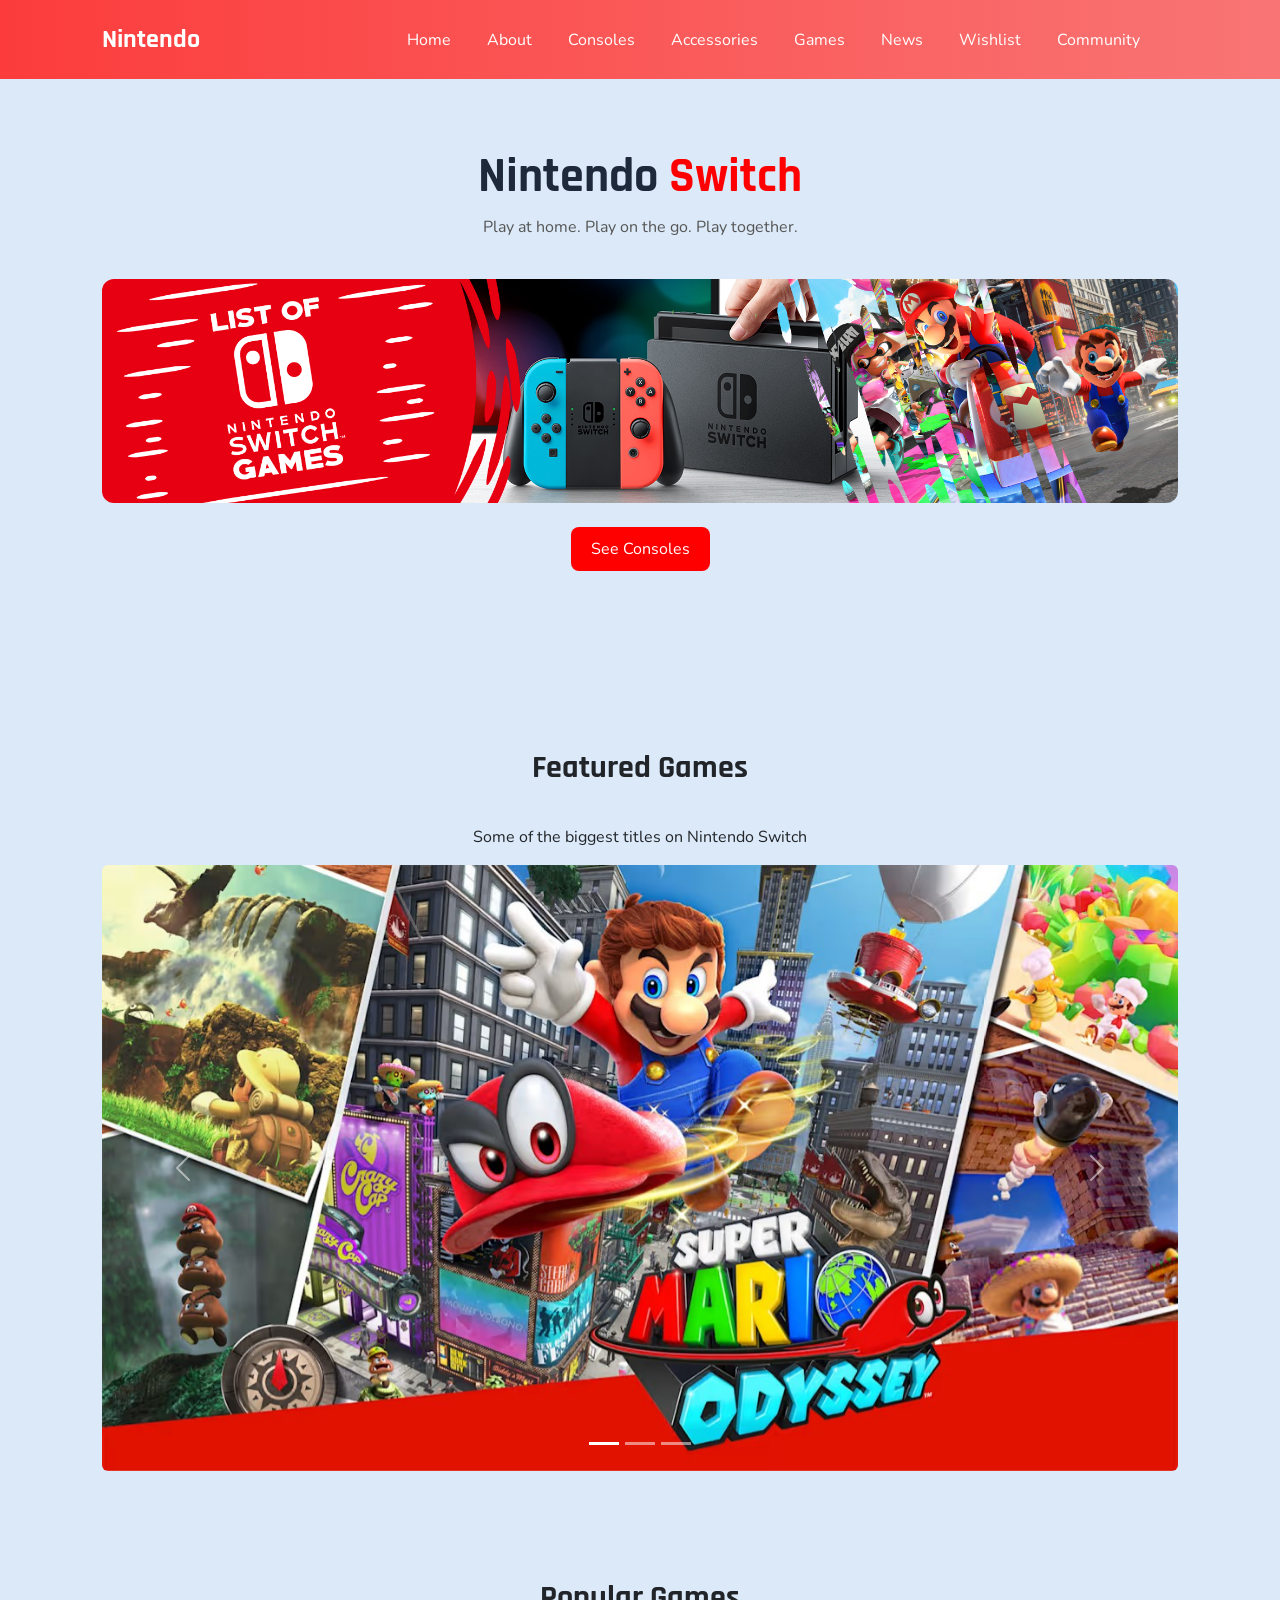
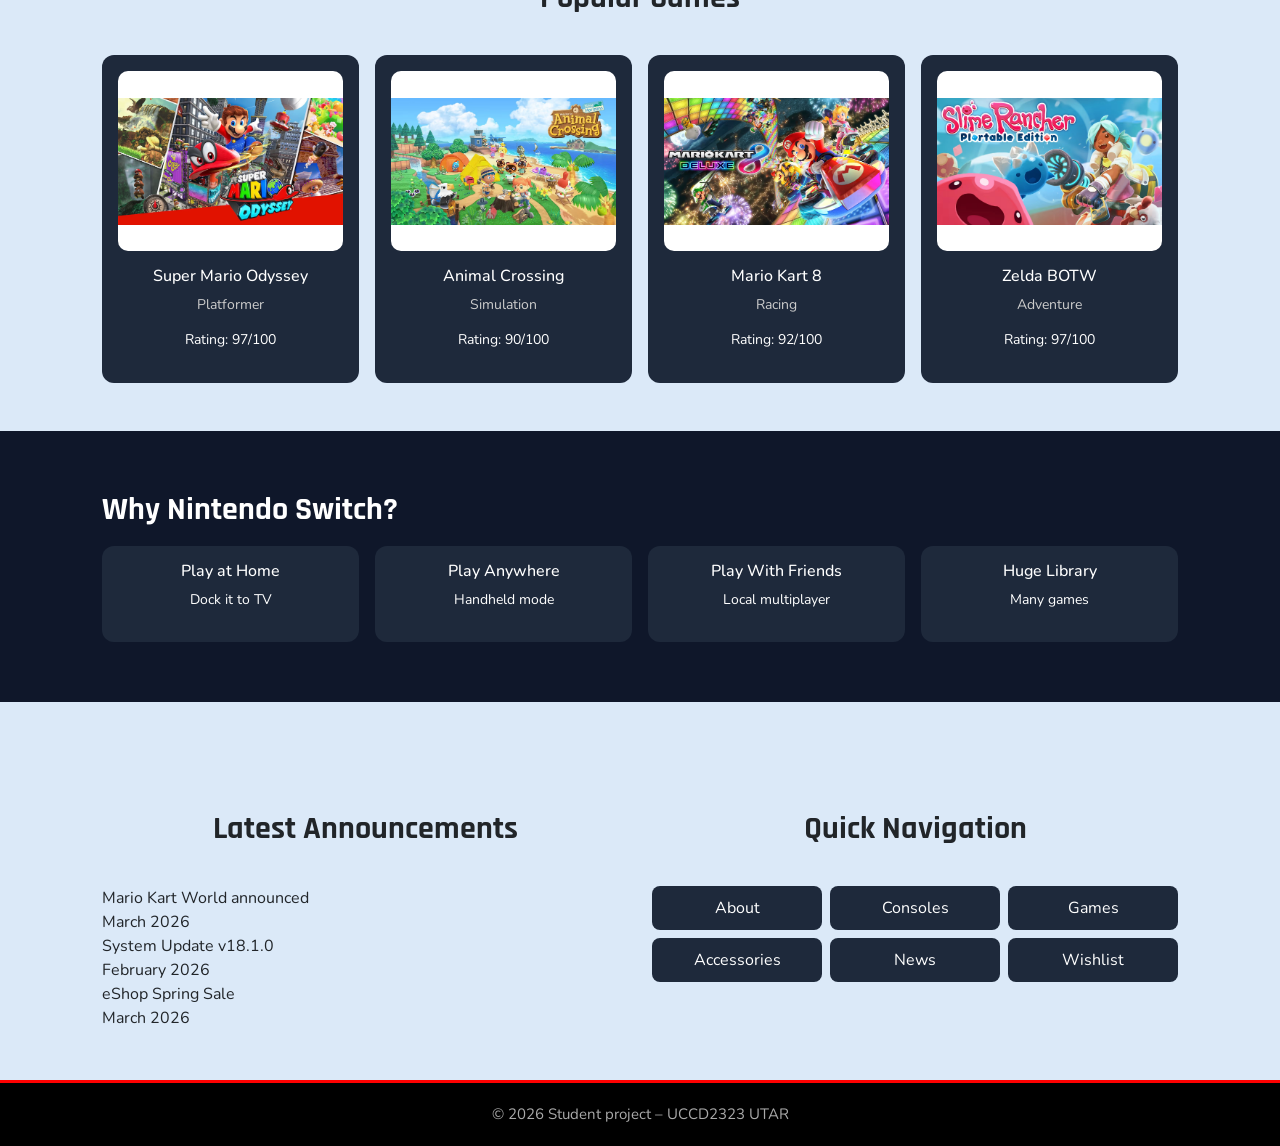
==== index.html @ 1f23a514 "Add initial HTML structure for Nintendo homepage with navigation, hero section, featured games, and " ====
<!DOCTYPE html>
<html lang="en">

<head>
    <meta charset="UTF-8">
    <meta name="viewport" content="width=device-width, initial-scale=1">
    <title>Nintendo | Home</title>
    <link rel="icon" href="images/Nintendo-Logo.png">

    <link href="https://cdn.jsdelivr.net/npm/bootstrap@5.3.0/dist/css/bootstrap.min.css" rel="stylesheet">
    <link
        href="https://fonts.googleapis.com/css2?family=Rajdhani:wght@500;600;700&family=Nunito:wght@400;600;700&display=swap"
        rel="stylesheet">

    <link rel="stylesheet" href="style.css">
</head>

<body>

    <!-- NAVBAR -->
    <nav class="navbar navbar-expand-lg custom-nav">
        <div class="container">
            <a class="navbar-brand" href="index.html">Nintendo</a>

            <button title="Toggle button" class="navbar-toggler" type="button" data-bs-toggle="collapse"
                data-bs-target="#menu">
                <span class="navbar-toggler-icon"></span>
            </button>

            <div class="collapse navbar-collapse justify-content-end" id="menu">
                <ul class="navbar-nav">
                    <li class="nav-item"><a class="nav-link active" href="index.html">Home</a></li>
                    <li class="nav-item"><a class="nav-link" href="about.html">About</a></li>
                    <li class="nav-item"><a class="nav-link" href="console.html">Consoles</a></li>
                    <li class="nav-item"><a class="nav-link" href="accessories.html">Accessories</a></li>
                    <li class="nav-item"><a class="nav-link" href="games.html">Games</a></li>
                    <li class="nav-item"><a class="nav-link" href="news.html">News</a></li>
                    <li class="nav-item"><a class="nav-link" href="wishlist.html">Wishlist</a></li>
                    <li class="nav-item"><a class="nav-link" href="community.html">Community</a></li>
                </ul>
            </div>
        </div>
    </nav>

    <!-- HERO -->
    <div class="hero-section">
        <div class="container">
            <h1>Nintendo <span>Switch</span></h1>
            <p id="welcomeMsg">Play at home. Play on the go. Play together.</p>

            <img src="images/hero-banner.png" alt="Nintendo Switch Banner">

            <a href="console.html" class="btn-red mt-4 d-inline-block">See Consoles</a>
        </div>
    </div>

    <!-- FEATURED GAMES -->
    <div class="container my-5">
        <h2 class="section-header">Featured Games</h2>
        <p class="text-center">Some of the biggest titles on Nintendo Switch</p>

        <div id="gameCarousel" class="carousel slide" data-bs-ride="carousel">
            
            <div class="carousel-indicators">
                <button title="0" type="button" data-bs-target="#gameCarousel" data-bs-slide-to="0" class="active"></button>
                <button title="1" type="button" data-bs-target="#gameCarousel" data-bs-slide-to="1"></button>
                <button title="2" type="button" data-bs-target="#gameCarousel" data-bs-slide-to="2"></button>
            </div>

            <div class="carousel-inner rounded">

                <div class="carousel-item active">
                    <img src="images/adventure2.jpeg" class="d-block w-100" alt="">
                </div>

                <div class="carousel-item">
                    <img src="images/simulation.jpeg" class="d-block w-100" alt="">
                </div>

                <div class="carousel-item">
                    <img src="images/racing.jpeg" class="d-block w-100" alt="">
                </div>

            </div>

            <button title="Previous" class="carousel-control-prev" type="button" data-bs-target="#gameCarousel"
                data-bs-slide="prev">
                <span class="carousel-control-prev-icon"></span>
            </button>

            <button title="Next" class="carousel-control-next" type="button" data-bs-target="#gameCarousel"
                data-bs-slide="next">
                <span class="carousel-control-next-icon"></span>
            </button>
        </div>
    </div>

    <!-- POPULAR GAMES -->
    <div class="container mb-5">
        <h2 class="section-header">Popular Games</h2>

        <div class="row g-3">

            <div class="col-md-3 col-sm-6">
                <div class="card dark-card text-center p-3">
                    <img src="images/adventure2.jpeg" alt="">
                    <div class="card-body">
                        <h6>Super Mario Odyssey</h6>
                        <p class="desc">Platformer</p>
                        <small>Rating: 97/100</small>
                    </div>
                </div>
            </div>

            <div class="col-md-3 col-sm-6">
                <div class="card dark-card text-center p-3">
                    <img src="images/simulation.jpeg" alt="">
                    <div class="card-body">
                        <h6>Animal Crossing</h6>
                        <p class="desc">Simulation</p>
                        <small>Rating: 90/100</small>
                    </div>
                </div>
            </div>

            <div class="col-md-3 col-sm-6">
                <div class="card dark-card text-center p-3">
                    <img src="images/racing.jpeg" alt="">
                    <div class="card-body">
                        <h6>Mario Kart 8</h6>
                        <p class="desc">Racing</p>
                        <small>Rating: 92/100</small>
                    </div>
                </div>
            </div>

            <div class="col-md-3 col-sm-6">
                <div class="card dark-card text-center p-3">
                    <img src="images/adventure1.jpeg" alt="">
                    <div class="card-body">
                        <h6>Zelda BOTW</h6>
                        <p class="desc">Adventure</p>
                        <small>Rating: 97/100</small>
                    </div>
                </div>
            </div>

        </div>
    </div>

    <!-- WHY SECTION -->
    <div class="dark-section">
        <div class="container">
            <h2 class="section-title mb-3">Why Nintendo Switch?</h2>
            <div class="row g-3">

                <div class="col-md-3 col-6">
                    <div class="card dark-card p-3 text-center">
                        <h6>Play at Home</h6>
                        <p class="small">Dock it to TV</p>
                    </div>
                </div>

                <div class="col-md-3 col-6">
                    <div class="card dark-card p-3 text-center">
                        <h6>Play Anywhere</h6>
                        <p class="small">Handheld mode</p>
                    </div>
                </div>

                <div class="col-md-3 col-6">
                    <div class="card dark-card p-3 text-center">
                        <h6>Play With Friends</h6>
                        <p class="small">Local multiplayer</p>
                    </div>
                </div>

                <div class="col-md-3 col-6">
                    <div class="card dark-card p-3 text-center">
                        <h6>Huge Library</h6>
                        <p class="small">Many games</p>
                    </div>
                </div>
            </div>
        </div>
    </div>

    <!-- NEWS + QUICK NAV -->
    <div class="container my-5">
        <div class="row g-4">

            <div class="col-md-6">
                <h2 class="section-header">Latest Announcements</h2>

                <div class="news-item">
                    <div class="news-title">Mario Kart World announced</div>
                    <div class="news-date">March 2026</div>
                </div>

                <div class="news-item">
                    <div class="news-title">System Update v18.1.0</div>
                    <div class="news-date">February 2026</div>
                </div>

                <div class="news-item">
                    <div class="news-title">eShop Spring Sale</div>
                    <div class="news-date">March 2026</div>
                </div>
            </div>

            <div class="col-md-6">
                <h2 class="section-header">Quick Navigation</h2>

                <div class="row g-2 quick-nav">
                    <div class="col-4"><a href="about.html">About</a></div>
                    <div class="col-4"><a href="console.html">Consoles</a></div>
                    <div class="col-4"><a href="games.html">Games</a></div>
                    <div class="col-4"><a href="accessories.html">Accessories</a></div>
                    <div class="col-4"><a href="news.html">News</a></div>
                    <div class="col-4"><a href="wishlist.html">Wishlist</a></div>
                </div>
            </div>

        </div>
    </div>

    <!-- FOOTER -->
    <footer class="footer text-center">
        © 2026 Student project – UCCD2323 UTAR
    </footer>

    <script src="https://cdn.jsdelivr.net/npm/bootstrap@5.3.0/dist/js/bootstrap.bundle.min.js"></script>
    <script src="script.js"></script>

</body>

</html>
---- style.css ----
/* ================= GLOBAL ================= */
body {
    font-family: 'Nunito', sans-serif;
    background-color: #dbe9f8;
    color: #212529;
}

h1, h2, h3, h4, .navbar-brand {
    font-family: 'Rajdhani', sans-serif;
    font-weight: 900;
}

.container {
    max-width: 1100px;
}

/* ================= NAVBAR ================= */
.custom-nav {
    background: linear-gradient(90deg, #fc3c3c, #f97575);
    padding: 15px 30px;
}

.navbar-brand {
    font-family: 'Rajdhani', sans-serif;
    font-size: 26px;
    font-weight: bold;
    color: white !important;
}

.navbar-nav {
    font-size: 16px;
    align-items: center;
    margin-right: 30px;
}

.nav-link {
    color: white !important;
    margin-left: 20px;
}

.nav-link:hover {
    color: yellow !important;
}

.navbar-toggler {
    border: 1px solid white;
}

.navbar-toggler-icon {
    filter: invert(1);
}

/* ================= CARDS ================= */
.card {
    background: #1e293b !important;
    color: white !important;
    border: none;
    border-radius: 12px;
    max-width: 300px;
    margin: auto;
}

.card:hover {
    transform: translateY(-5px);
    transition: 0.3s ease;
    box-shadow: 0 0 15px red;
}

.card:hover img {
    transform: scale(1.05);
    transition: 0.3s;
}

/* Dark card version*/
.dark-card {
    background: #1e293b !important;
    color: white !important;
    border: none;
    height: 100%;
    display: flex;
    flex-direction: column;
}

.dark-card:hover {
    transform: translateY(-5px);
    transition: 0.3s ease;
    box-shadow: 0 0 15px red;
}

.dark-card button {
    margin-top: auto;
}

.dark-card img {
    height: 180px;
    object-fit: contain;
    background: white;
    border-radius: 10px;
}

.dark-card h5 {
    color: #ffffff;
}

.desc {
    color: #ccc;
    font-size: 14px;
    margin: 8px 0 12px;
}

.desc2 {
    color: #888;
    font-size: 14px;
    margin: 8px 0 12px;
}

/* price styling */
.price {
    color: red;
    margin: 10px 0;
}

/* Hidden details text style */
.collapse {
    font-size: 14px;
    color: #ccc;
    transition: none !important;
}

/* Spacing between detail lines */
.collapse p {
    margin-bottom: 5px;
}

/* ================= BUTTONS ================= */
.btn-primary {
    background-color: red !important;
    border: none !important;
}

.btn-primary:hover {
    background-color: darkred;
}

/* ================= SECTION HEADER ================= */
.section-header {
    padding: 60px 0 30px;
    text-align: center;
}

.section-header h2 {
    font-size: 32px;
}

.underline {
    width: 60px;
    height: 3px;
    background: red;
    margin: 10px auto 20px;
    border-radius: 5px;
}

.subtext {
    color: #595959;
    font-size: 16px;
    margin-bottom: 5px;
}

/* ================= HOME PAGE EXTRA ================= */
.hero-section {
    text-align: center;
    padding: 70px 20px;
}

.hero-section h1 {
    font-size: 48px;
    color: #1e293b;
}

.hero-section h1 span {
    color: red;
}

.hero-section p {
    color: #555;
    margin-bottom: 20px;
}

.hero-section img {
    max-width: 100%;
    border-radius: 12px;
    margin-top: 20px;
}

.btn-red {
    background: red;
    color: white;
    padding: 10px 20px;
    border-radius: 8px;
    text-decoration: none;
    transition: 0.3s;
}

.btn-red:hover {
    background: darkred;
    color: white;
}

.dark-section {
    background: #0f172a;
    padding: 60px 0;
    margin: 40px 0;
}

.dark-section .section-title,
.dark-section p {
    color: white;
}

.quick-nav a {
    display: block;
    padding: 10px;
    background: #1e293b;
    color: white;
    text-align: center;
    border-radius: 8px;
    text-decoration: none;
    transition: 0.3s;
}

.quick-nav a:hover {
    background: red;
}

.page-header {
    text-align: center;
    padding: 60px 20px 20px;
}

.page-header h1 {
    font-size: 42px;
    font-family: 'Rajdhani', sans-serif;
    color: #1e293b;
}

.page-header h1 span {
    color: red;
}

.page-header p {
    color: #666;
}

.breadcrumb-bar {
    text-align: center;
    margin-bottom: 30px;
    color: #888;
}

.breadcrumb-bar a {
    color: red;
    text-decoration: none;
}

.gallery-img {
    width: 100%;
    border-radius: 10px;
    object-fit: cover;
}

.timeline {
    position: relative;
    padding-left: 20px;
}

.timeline-item {
    display: flex;
    align-items: center;
    margin-bottom: 30px;
}

.timeline-card {
    background: #1e293b;
    color: white;
    padding: 15px;
    border-radius: 10px;
    width: 45%;
}

.timeline-card .year {
    color: red;
    font-weight: bold;
}

.timeline-dot span {
    width: 12px;
    height: 12px;
    background: red;
    border-radius: 50%;
    display: inline-block;
    margin: 0 15px;
}

.console-card {
    background: #1e293b;
    color: white;
    padding: 15px;
    border-radius: 12px;
    text-align: center;
    transition: 0.3s;
}

.console-card img {
    width: 100%;
    border-radius: 10px;
    margin-bottom: 10px;
}

.console-card:hover {
    transform: translateY(-5px);
    box-shadow: 0 0 12px red;
}

.console-card a {
    color: red;
    text-decoration: none;
}

.phil-box {
    background: #1e293b;
    padding: 15px;
    border-radius: 10px;
    color: white;
}

blockquote {
    color: #ddd;
    border-left: 3px solid red;
    padding-left: 12px;
}

/* ------------------------------- table for console page ------------------------------- */
.custom-table {
    width: 100%;
    border-collapse: collapse;
    background: #1e293b !important;
    color: white;
    border-radius: 10px;
    overflow: hidden;
}

.custom-table th {
    background: red;
    padding: 12px;
    text-align: center;
}

/* First column highlight */
.custom-table td:first-child {
    color: #60a5fa;
    font-weight: bold;
    border-left: 4px solid #3b82f6;
    padding-left: 10px;
}

.custom-table td {
    padding: 12px;
    text-align: center;
    border-bottom: 1px solid #2a2a2a;
}

.custom-table tr:nth-child(odd) {
    background: #1e293b;
}

.custom-table tr:nth-child(even) {
    background: #2a3446;
}

.custom-table tr:hover {
    background: rgba(255, 0, 0, 0.15);
}

.check {
    color: #4caf50;
    font-weight: bold;
}

.cross {
    color: #ff4d4d;
    font-weight: bold;
}

/* Section title */
.section-title h2 {
    font-family: 'Rajdhani', sans-serif;
    font-weight: bold;
    color: #212529;
}

/* Subtitle */
.section-title p {
    color: #aaa;
    margin-top: 10px;
}

/* Center underline */
.underline {
    width: 60px;
    height: 4px;
    background: red;
    margin: 10px auto;
    border-radius: 5px;
}

/* Left underline */
.underline-left {
    width: 60px;
    height: 4px;
    background: red;
    margin-top: 10px;
    border-radius: 5px;
}

/* ------------------------------------ game page ------------------------------------ */
#searchBar,
#genreFilter {
    background: #1e293b;
    color: white;
    border: 1px solid #2a3446;
    border-radius: 8px;
}

#searchBar::placeholder {
    color: #aaa;
}

#searchBar:focus,
#genreFilter:focus {
    border-color: red;
    box-shadow: 0 0 8px rgba(255, 0, 0, 0.4);
}

.game .card {
    background: #1e293b !important;
    color: white !important;
    border: none;
    border-radius: 12px;
    transition: 0.3s ease;
    height: 100%;
}

/* Game image */
.game .card img {
    height: 180px;
    width: 100%;
    object-fit: contain;
    background: #ffffff;
    border-radius: 10px;
    padding: 5px;
}

/* Game title */
.game .card h5 {
    color: #ff4d4d;
    font-family: 'Rajdhani', sans-serif;
    font-weight: 700;
    margin-top: 10px;
}

.release {
    white-space: nowrap;
    text-align: center;
}

/* --------------------------------------- news page ---------------------------------------- */
/* Hover preview box */
.hover-preview {
    position: absolute;
    width: 220px;
    background: #1e293b;
    color: white;
    padding: 10px;
    border-radius: 10px;
    box-shadow: 0 0 15px rgba(255,0,0,0.5);
    z-index: 999;
    pointer-events: none;
    transition: 0.2s ease;
}

.hover-preview img {
    width: 100%;
    border-radius: 8px;
    margin-bottom: 5px;
}

.hover-preview p {
    font-size: 13px;
    color: #ccc;
}

/* Hover effect on list */
.news-item {
    transition: 0.3s;
    cursor: pointer;
}

.news-item:hover {
    background: #1e293b;
    color: white;
    transform: scale(1.02);
}

/* ----------------------------- wishlist & community page ----------------------------- */
.wishlist-page {
    min-height: 100vh;
    display: flex;
    flex-direction: column;
}

.wishlist-page .container {
    flex: 1;
}

.wishlist-page .footer {
    margin-top: auto;
}

.post-card {
    max-width: 1080px;
    margin: auto;
}

#postsContainer .card {
    max-width: 1080px;
    margin: 0 auto 15px auto;
}

input, textarea, select {
    border-radius: 8px;
}

.comment-box {
    background-color: #f1f3f5;
}

.hidden {
    display: none;
}

/* ================= FOOTER ================= */
.footer {
    background: black;
    color: #aaa;
    padding: 20px 0;
    margin-top: 50px;
    font-size: 15px;
    border-top: 3px solid red !important;
}

/* ================= RESPONSIVE ================= */
@media (max-width: 768px) {
    .nav-link {
        margin-left: 0;
    }
}

@media (max-width: 1080px) {
    .post-card,
    #postsContainer .card {
        max-width: 100%;
    }
}
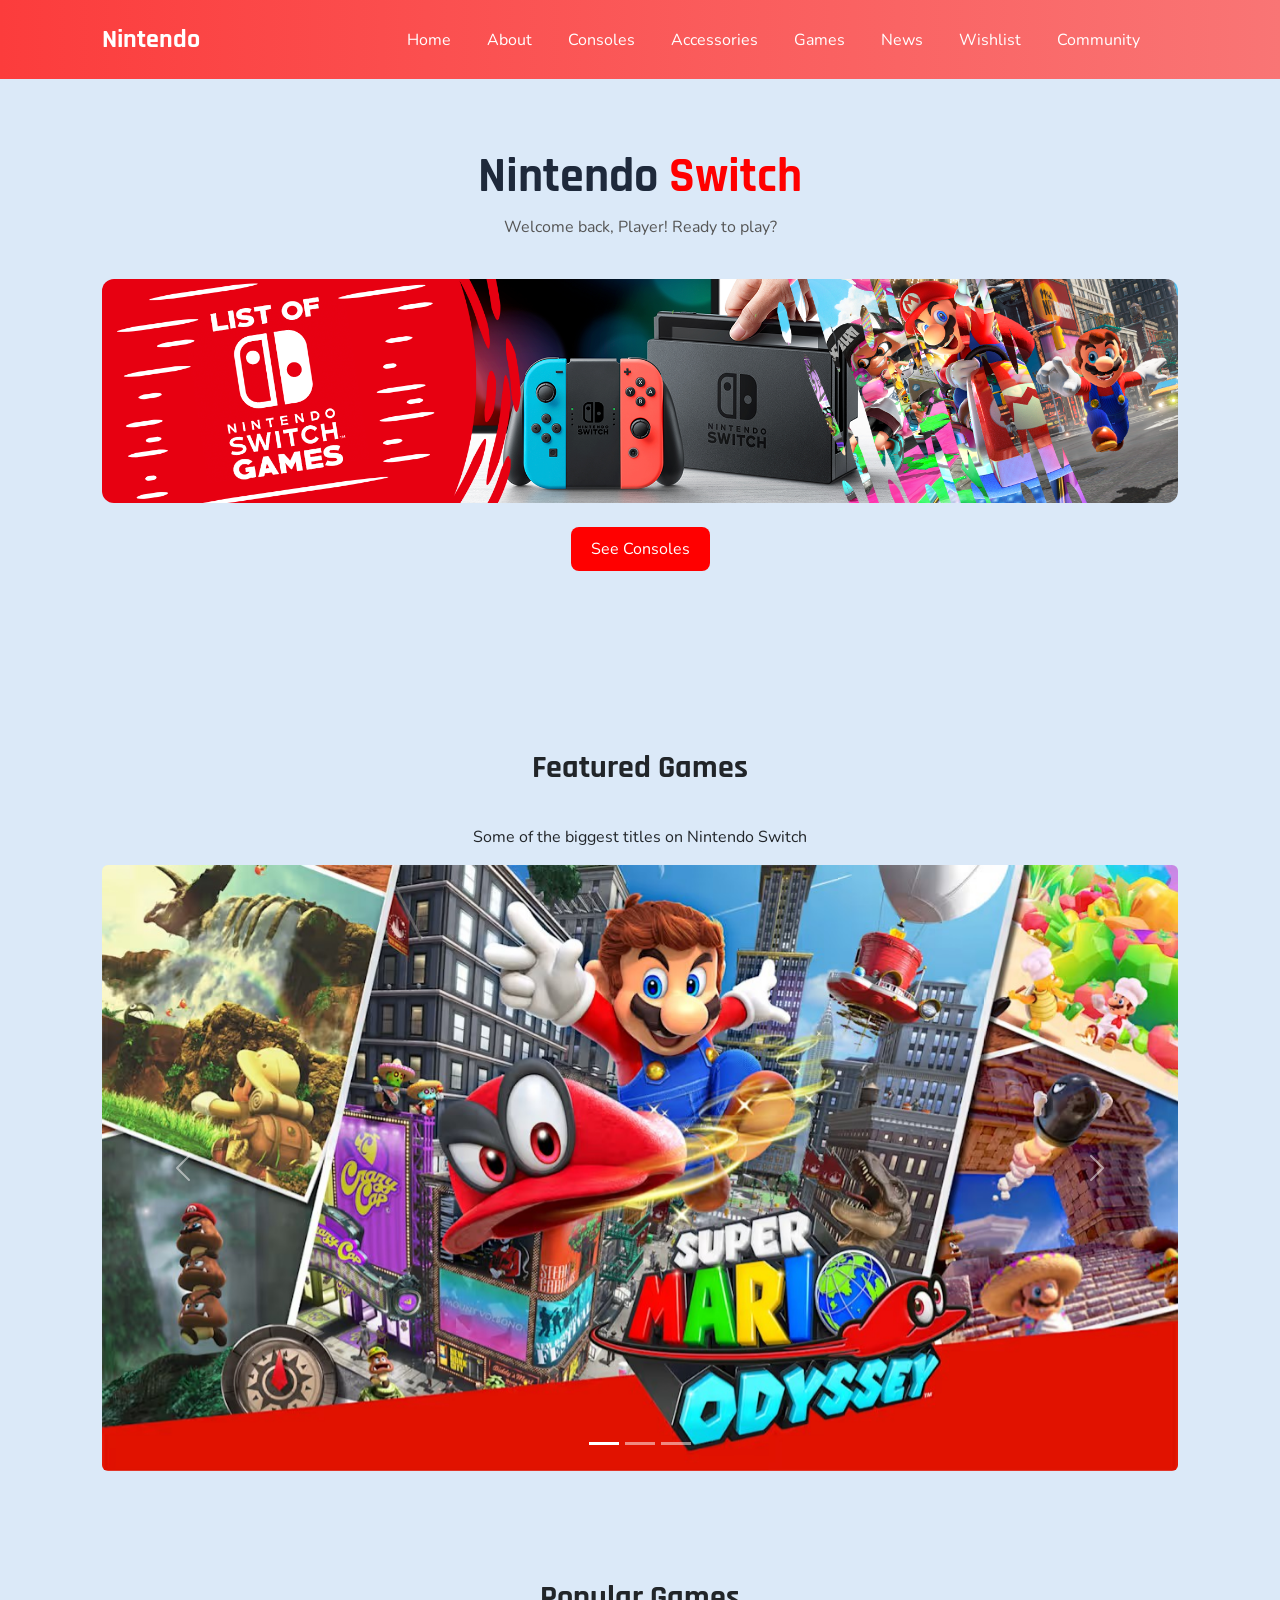
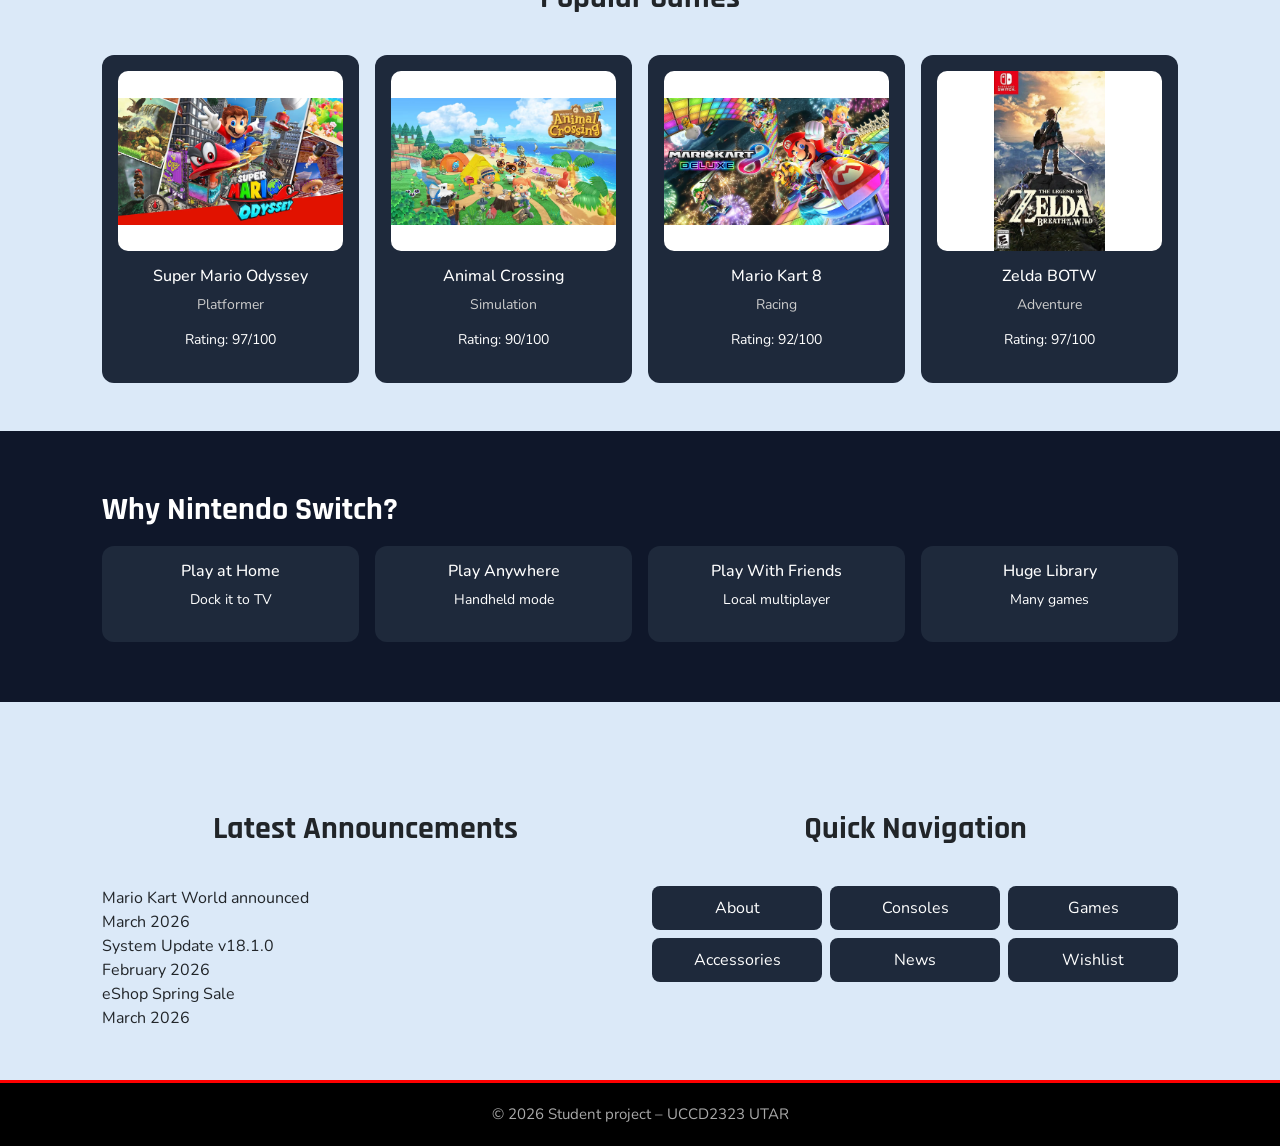
==== commit 59032e89: "Add Wii image to the project" ====
--- a/index.html
+++ b/index.html
@@ -60,9 +60,10 @@
         <p class="text-center">Some of the biggest titles on Nintendo Switch</p>
 
         <div id="gameCarousel" class="carousel slide" data-bs-ride="carousel">
-            
+
             <div class="carousel-indicators">
-                <button title="0" type="button" data-bs-target="#gameCarousel" data-bs-slide-to="0" class="active"></button>
+                <button title="0" type="button" data-bs-target="#gameCarousel" data-bs-slide-to="0"
+                    class="active"></button>
                 <button title="1" type="button" data-bs-target="#gameCarousel" data-bs-slide-to="1"></button>
                 <button title="2" type="button" data-bs-target="#gameCarousel" data-bs-slide-to="2"></button>
             </div>
@@ -136,7 +137,7 @@
 
             <div class="col-md-3 col-sm-6">
                 <div class="card dark-card text-center p-3">
-                    <img src="images/adventure1.jpeg" alt="">
+                    <img src="images/adventure01.jpeg" alt="">
                     <div class="card-body">
                         <h6>Zelda BOTW</h6>
                         <p class="desc">Adventure</p>
@@ -231,6 +232,38 @@
 
     <script src="https://cdn.jsdelivr.net/npm/bootstrap@5.3.0/dist/js/bootstrap.bundle.min.js"></script>
     <script src="script.js"></script>
+    <!-- Bootstrap JS -->
+    <script src="https://cdn.jsdelivr.net/npm/bootstrap@5.3.0/dist/js/bootstrap.bundle.min.js"></script>
+    <script>
+        // setCookie: saves a value with an expiry date
+        function setCookie(name, value, days) {
+            const expiry = new Date();
+            expiry.setDate(expiry.getDate() + days);
+            document.cookie = name + "=" + value + ";expires=" + expiry.toUTCString() + ";path=/";
+        }
+
+        // getCookie: reads a saved value by name
+        function getCookie(name) {
+            const allCookies = document.cookie.split(";");
+            for (let i = 0; i < allCookies.length; i++) {
+                const pair = allCookies[i].trim().split("=");
+                if (pair[0] === name) return pair[1];
+            }
+            return null;
+        }
+
+        // On page load, check if there is already a saved name
+
+        const welcomeEl = document.getElementById("welcomeMsg");
+        if (welcomeEl) {
+            let playerName = getCookie("playerName");
+            if (!playerName) {
+                playerName = prompt("Hey! What's your name?") || "Player";
+                setCookie("playerName", playerName, 30);
+            }
+            welcomeEl.textContent = "Welcome back, " + playerName + "! Ready to play?";
+        }
+    </script>
 
 </body>
 
--- a/style.css
+++ b/style.css
@@ -268,15 +268,29 @@
     object-fit: cover;
 }
 
-.timeline {
-    position: relative;
-    padding-left: 20px;
-}
-
-.timeline-item {
+.timeline-table {
+    display: grid;
+    grid-template-columns: 2fr 1fr;
+    gap: 30px;
+}
+
+.timeline-left {
     display: flex;
-    align-items: center;
-    margin-bottom: 30px;
+    flex-direction: column;
+    gap: 15px;
+}
+
+.timeline-right {
+    display: flex;
+    flex-direction: column;
+    gap: 80px;
+}
+
+.timeline-right img {
+    width: 90%;
+    height: 80%;
+    object-fit: cover;
+    border-radius: 10px;
 }
 
 .timeline-card {
@@ -284,12 +298,19 @@
     color: white;
     padding: 15px;
     border-radius: 10px;
-    width: 45%;
 }
 
 .timeline-card .year {
     color: red;
     font-weight: bold;
+}
+
+.timeline-img img {
+    width: 80%;
+    height: 80%;
+    max-height: 150px;
+    border-radius: 10px;
+    object-fit: cover;
 }
 
 .timeline-dot span {
@@ -337,6 +358,18 @@
     color: #ddd;
     border-left: 3px solid red;
     padding-left: 12px;
+}
+
+.large-img {
+    height: 220px;
+    object-fit: cover;
+}
+
+.gallery-img {
+    width: 100%;
+    border-radius: 10px;
+    object-fit: cover;
+    height: 100px;
 }
 
 /* ------------------------------- table for console page ------------------------------- */
